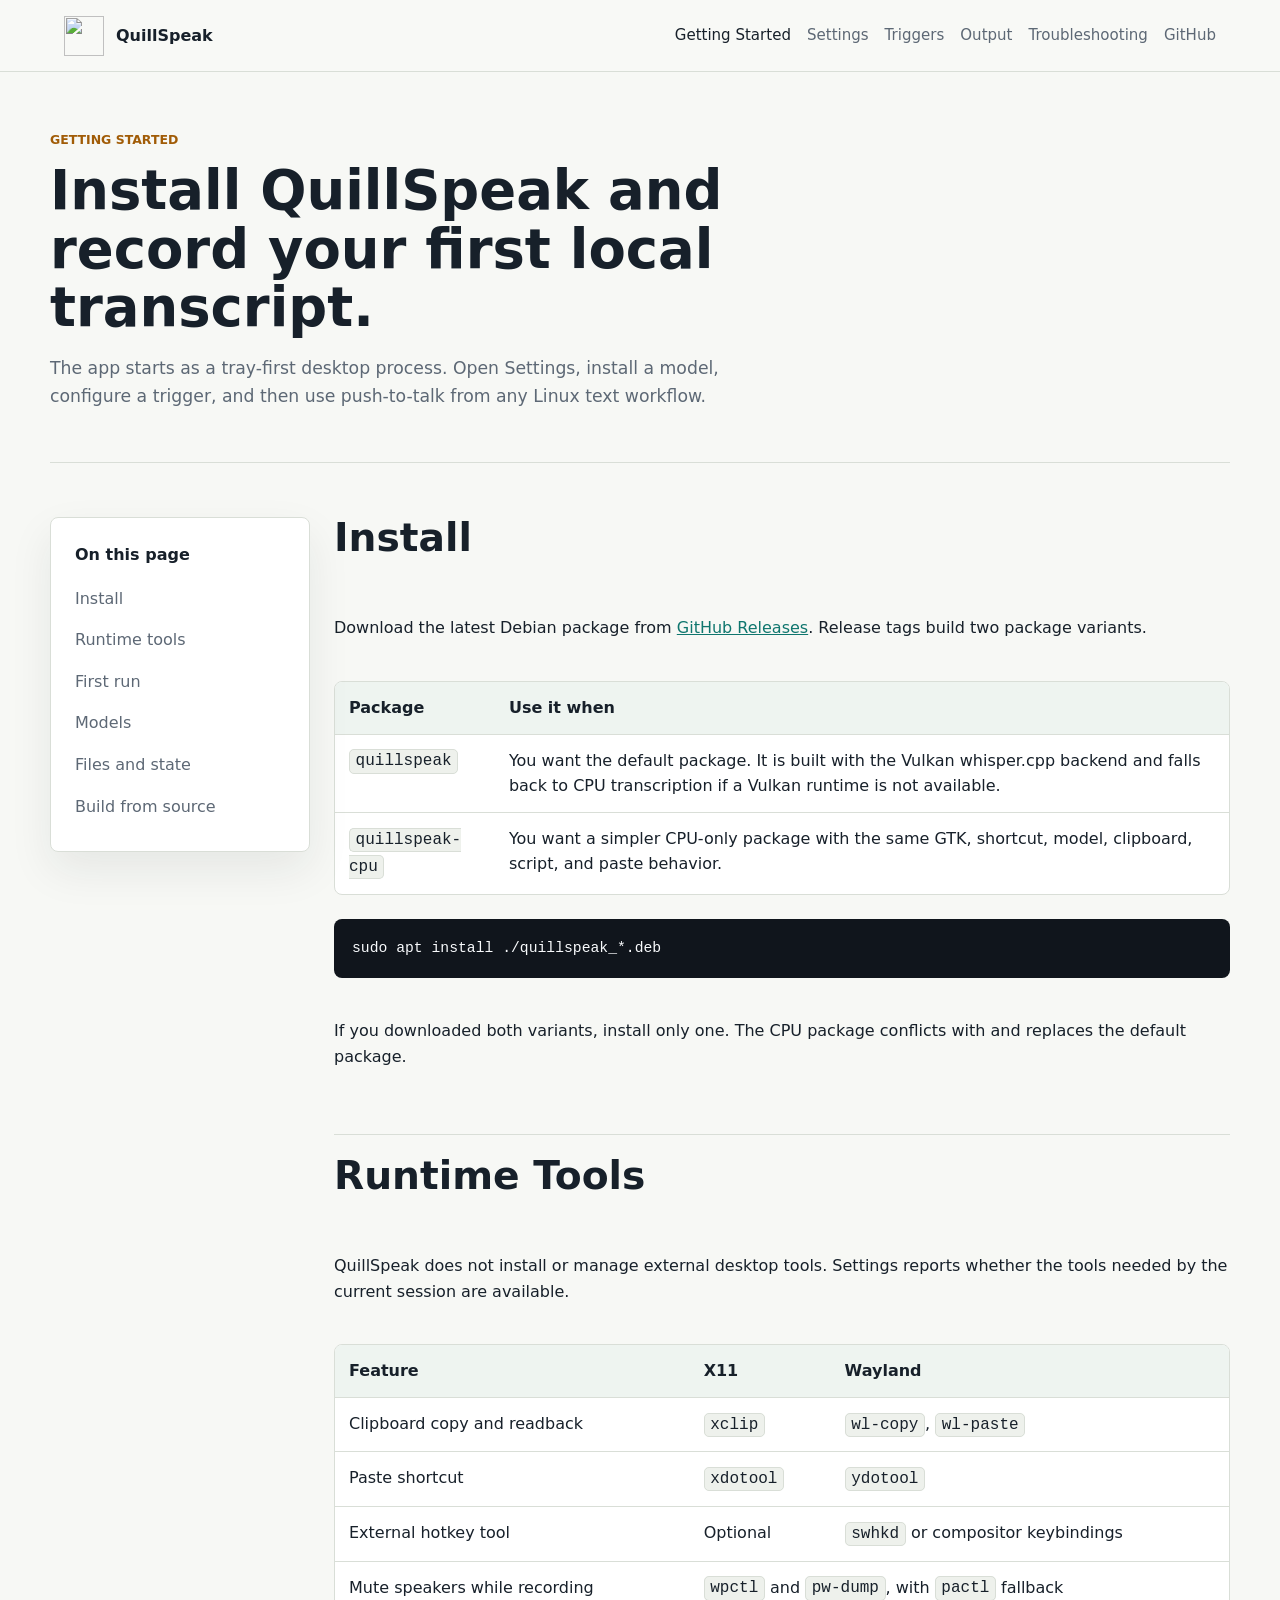
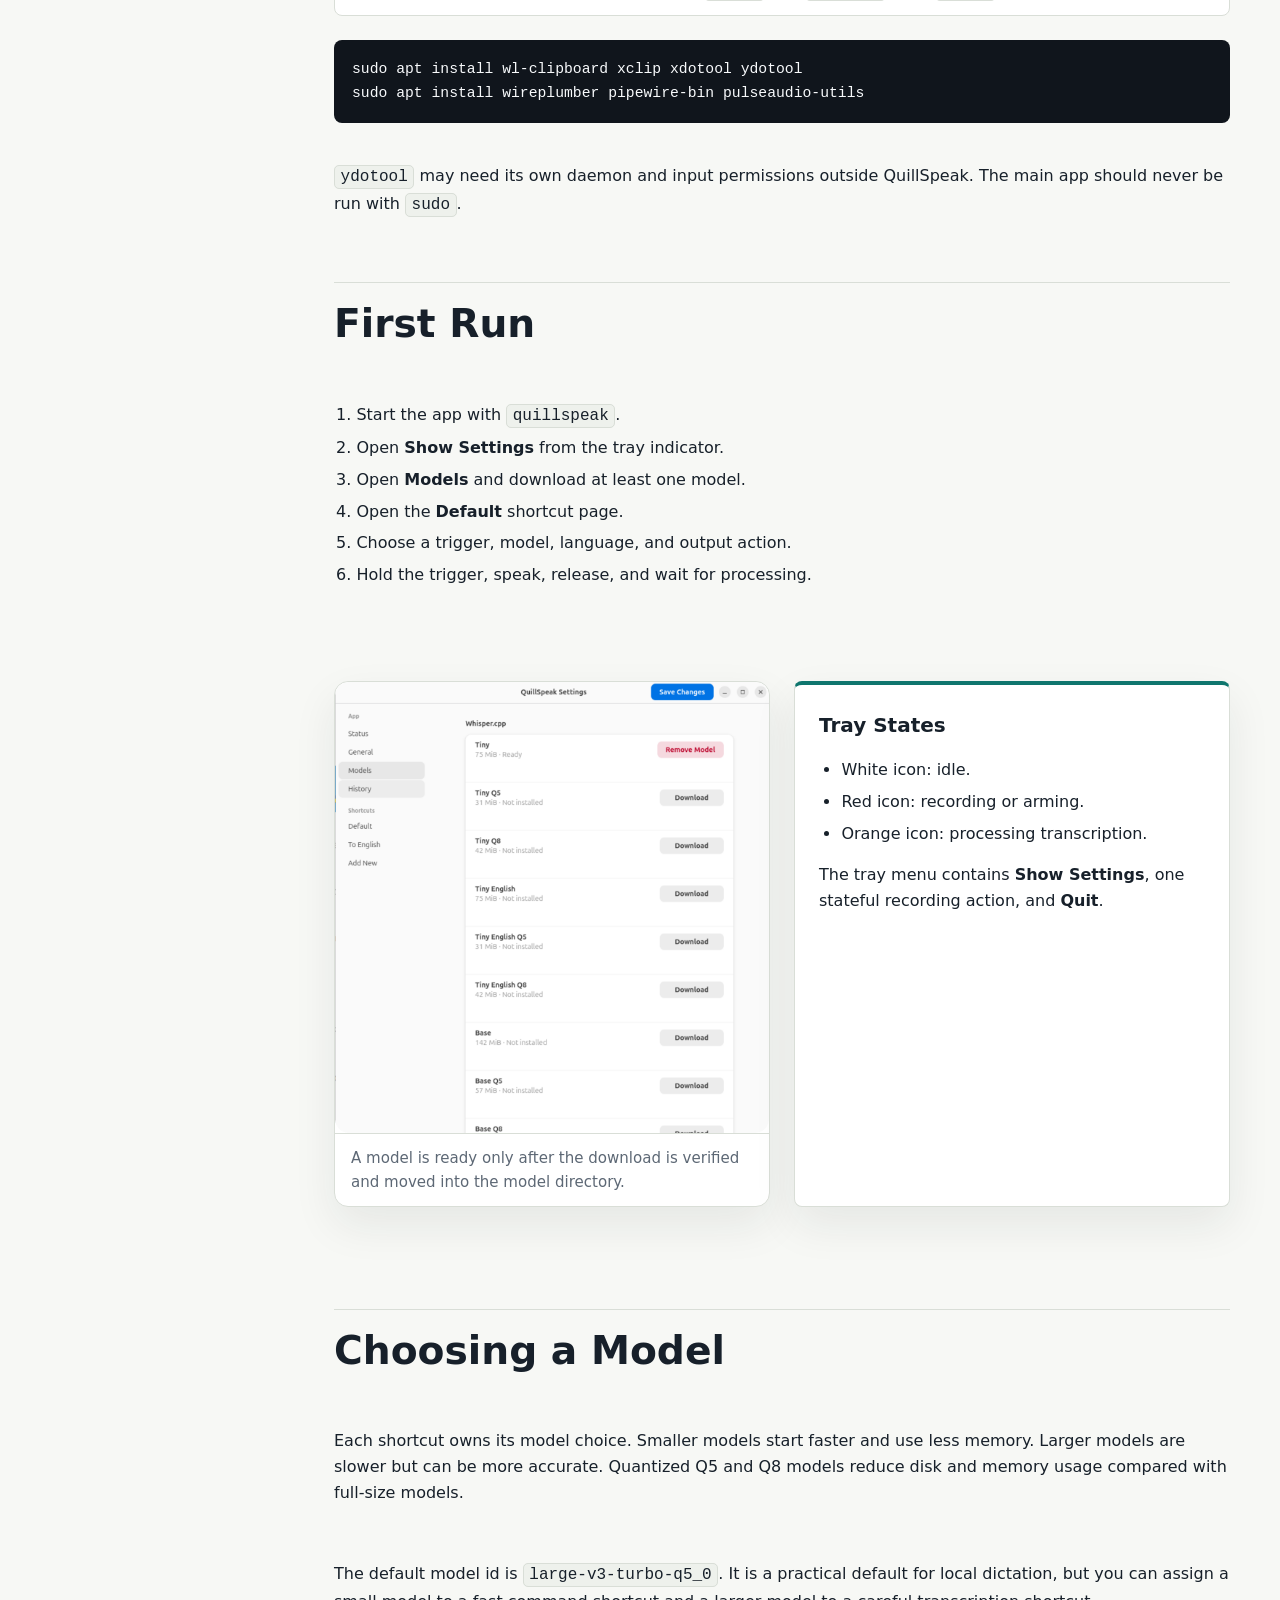
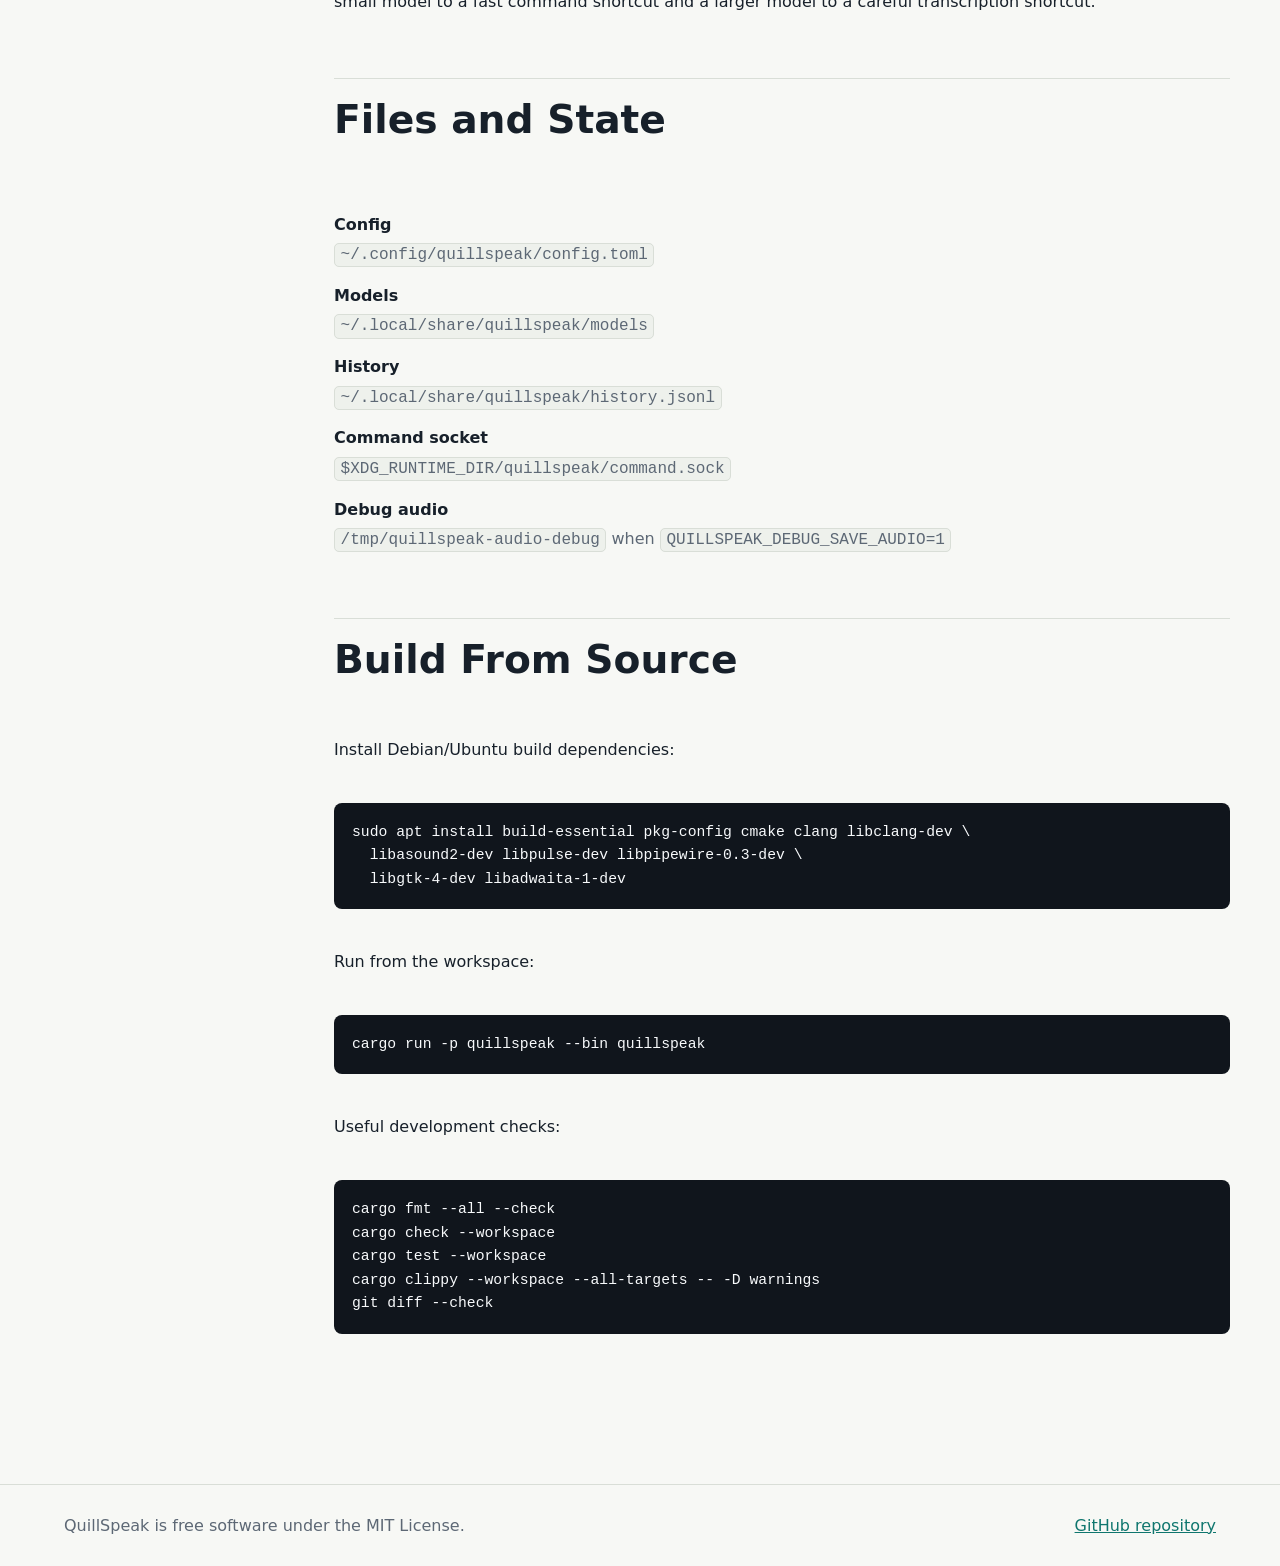
==== docs/getting-started.html @ 9adc9880 "Expand QuillSpeak documentation" ====
<!doctype html>
<html lang="en">
  <head>
    <meta charset="utf-8" />
    <meta name="viewport" content="width=device-width, initial-scale=1" />
    <title>Getting Started - QuillSpeak</title>
    <meta
      name="description"
      content="Install QuillSpeak, download a local Whisper model, and record your first push-to-talk transcription."
    />
    <link rel="icon" href="./assets/quillspeak.svg" type="image/svg+xml" />
    <link rel="stylesheet" href="./styles.css" />
  </head>
  <body>
    <header class="site-header">
      <a class="brand" href="./index.html" aria-label="QuillSpeak documentation home">
        <img src="./assets/quillspeak.svg" alt="" />
        <span>QuillSpeak</span>
      </a>
      <nav class="top-nav" aria-label="Primary navigation">
        <a href="./getting-started.html" aria-current="page">Getting Started</a>
        <a href="./settings.html">Settings</a>
        <a href="./triggers.html">Triggers</a>
        <a href="./output.html">Output</a>
        <a href="./troubleshooting.html">Troubleshooting</a>
        <a href="https://github.com/ilysenko/quillspeak">GitHub</a>
      </nav>
    </header>

    <main>
      <section class="page-hero">
        <p class="eyebrow">Getting Started</p>
        <h1>Install QuillSpeak and record your first local transcript.</h1>
        <p class="lead">
          The app starts as a tray-first desktop process. Open Settings, install
          a model, configure a trigger, and then use push-to-talk from any Linux
          text workflow.
        </p>
      </section>

      <div class="page-grid">
        <aside class="toc" aria-label="Page sections">
          <strong>On this page</strong>
          <a href="#install">Install</a>
          <a href="#runtime-tools">Runtime tools</a>
          <a href="#first-run">First run</a>
          <a href="#models">Models</a>
          <a href="#state">Files and state</a>
          <a href="#source">Build from source</a>
        </aside>

        <div class="doc-body">
          <section class="doc-section" id="install">
            <h2>Install</h2>
            <p>
              Download the latest Debian package from
              <a href="https://github.com/ilysenko/quillspeak/releases">GitHub Releases</a>.
              Release tags build two package variants.
            </p>
            <table class="setting-table">
              <thead>
                <tr>
                  <th>Package</th>
                  <th>Use it when</th>
                </tr>
              </thead>
              <tbody>
                <tr>
                  <td><code>quillspeak</code></td>
                  <td>
                    You want the default package. It is built with the Vulkan
                    whisper.cpp backend and falls back to CPU transcription if a
                    Vulkan runtime is not available.
                  </td>
                </tr>
                <tr>
                  <td><code>quillspeak-cpu</code></td>
                  <td>
                    You want a simpler CPU-only package with the same GTK,
                    shortcut, model, clipboard, script, and paste behavior.
                  </td>
                </tr>
              </tbody>
            </table>
            <pre><code>sudo apt install ./quillspeak_*.deb</code></pre>
            <p>
              If you downloaded both variants, install only one. The CPU package
              conflicts with and replaces the default package.
            </p>
          </section>

          <section class="doc-section" id="runtime-tools">
            <h2>Runtime Tools</h2>
            <p>
              QuillSpeak does not install or manage external desktop tools.
              Settings reports whether the tools needed by the current session
              are available.
            </p>
            <table class="tool-table">
              <thead>
                <tr>
                  <th>Feature</th>
                  <th>X11</th>
                  <th>Wayland</th>
                </tr>
              </thead>
              <tbody>
                <tr>
                  <td>Clipboard copy and readback</td>
                  <td><code>xclip</code></td>
                  <td><code>wl-copy</code>, <code>wl-paste</code></td>
                </tr>
                <tr>
                  <td>Paste shortcut</td>
                  <td><code>xdotool</code></td>
                  <td><code>ydotool</code></td>
                </tr>
                <tr>
                  <td>External hotkey tool</td>
                  <td>Optional</td>
                  <td><code>swhkd</code> or compositor keybindings</td>
                </tr>
                <tr>
                  <td>Mute speakers while recording</td>
                  <td colspan="2"><code>wpctl</code> and <code>pw-dump</code>, with <code>pactl</code> fallback</td>
                </tr>
              </tbody>
            </table>
            <pre><code>sudo apt install wl-clipboard xclip xdotool ydotool
sudo apt install wireplumber pipewire-bin pulseaudio-utils</code></pre>
            <p>
              <code>ydotool</code> may need its own daemon and input permissions
              outside QuillSpeak. The main app should never be run with
              <code>sudo</code>.
            </p>
          </section>

          <section class="doc-section" id="first-run">
            <h2>First Run</h2>
            <ol>
              <li>Start the app with <code>quillspeak</code>.</li>
              <li>Open <strong>Show Settings</strong> from the tray indicator.</li>
              <li>Open <strong>Models</strong> and download at least one model.</li>
              <li>Open the <strong>Default</strong> shortcut page.</li>
              <li>Choose a trigger, model, language, and output action.</li>
              <li>Hold the trigger, speak, release, and wait for processing.</li>
            </ol>
            <div class="content-grid">
              <figure class="screenshot">
                <img src="./images/quillspeak-models.png" alt="QuillSpeak Models page" />
                <figcaption>
                  A model is ready only after the download is verified and moved
                  into the model directory.
                </figcaption>
              </figure>
              <div class="callout">
                <h3>Tray States</h3>
                <ul>
                  <li>White icon: idle.</li>
                  <li>Red icon: recording or arming.</li>
                  <li>Orange icon: processing transcription.</li>
                </ul>
                <p>
                  The tray menu contains <strong>Show Settings</strong>, one
                  stateful recording action, and <strong>Quit</strong>.
                </p>
              </div>
            </div>
          </section>

          <section class="doc-section" id="models">
            <h2>Choosing a Model</h2>
            <p>
              Each shortcut owns its model choice. Smaller models start faster
              and use less memory. Larger models are slower but can be more
              accurate. Quantized Q5 and Q8 models reduce disk and memory usage
              compared with full-size models.
            </p>
            <p>
              The default model id is <code>large-v3-turbo-q5_0</code>. It is a
              practical default for local dictation, but you can assign a small
              model to a fast command shortcut and a larger model to a careful
              transcription shortcut.
            </p>
          </section>

          <section class="doc-section" id="state">
            <h2>Files and State</h2>
            <dl>
              <dt>Config</dt>
              <dd><code>~/.config/quillspeak/config.toml</code></dd>
              <dt>Models</dt>
              <dd><code>~/.local/share/quillspeak/models</code></dd>
              <dt>History</dt>
              <dd><code>~/.local/share/quillspeak/history.jsonl</code></dd>
              <dt>Command socket</dt>
              <dd><code>$XDG_RUNTIME_DIR/quillspeak/command.sock</code></dd>
              <dt>Debug audio</dt>
              <dd><code>/tmp/quillspeak-audio-debug</code> when <code>QUILLSPEAK_DEBUG_SAVE_AUDIO=1</code></dd>
            </dl>
          </section>

          <section class="doc-section" id="source">
            <h2>Build From Source</h2>
            <p>Install Debian/Ubuntu build dependencies:</p>
            <pre><code>sudo apt install build-essential pkg-config cmake clang libclang-dev \
  libasound2-dev libpulse-dev libpipewire-0.3-dev \
  libgtk-4-dev libadwaita-1-dev</code></pre>
            <p>Run from the workspace:</p>
            <pre><code>cargo run -p quillspeak --bin quillspeak</code></pre>
            <p>Useful development checks:</p>
            <pre><code>cargo fmt --all --check
cargo check --workspace
cargo test --workspace
cargo clippy --workspace --all-targets -- -D warnings
git diff --check</code></pre>
          </section>
        </div>
      </div>
    </main>

    <footer class="site-footer">
      <span>QuillSpeak is free software under the MIT License.</span>
      <span><a href="https://github.com/ilysenko/quillspeak">GitHub repository</a></span>
    </footer>
  </body>
</html>
---- docs/styles.css ----
:root {
  color-scheme: light;
  --bg: #f7f8f5;
  --ink: #17202a;
  --muted: #5d6875;
  --line: #d9ded7;
  --panel: #ffffff;
  --soft: #eef4f0;
  --teal: #0f766e;
  --teal-strong: #0d9488;
  --blue: #2563eb;
  --amber: #a15c07;
  --rose: #be123c;
  --code: #10151c;
}

* {
  box-sizing: border-box;
}

html {
  scroll-behavior: smooth;
}

body {
  margin: 0;
  background: var(--bg);
  color: var(--ink);
  font-family:
    Inter, ui-sans-serif, system-ui, -apple-system, BlinkMacSystemFont, "Segoe UI",
    sans-serif;
  line-height: 1.6;
}

a {
  color: var(--teal);
}

img {
  max-width: 100%;
}

code,
pre {
  font-family:
    "JetBrains Mono", "SFMono-Regular", Consolas, "Liberation Mono", monospace;
}

.site-header {
  position: sticky;
  top: 0;
  z-index: 10;
  display: flex;
  align-items: center;
  justify-content: space-between;
  gap: 24px;
  min-height: 72px;
  padding: 14px clamp(20px, 5vw, 72px);
  background: color-mix(in srgb, var(--bg) 92%, white);
  border-bottom: 1px solid var(--line);
  backdrop-filter: blur(14px);
}

.brand {
  display: inline-flex;
  align-items: center;
  gap: 12px;
  color: var(--ink);
  font-weight: 800;
  text-decoration: none;
}

.brand img {
  width: 40px;
  height: 40px;
}

.top-nav {
  display: flex;
  flex-wrap: wrap;
  justify-content: flex-end;
  gap: 16px;
  font-size: 0.94rem;
}

.top-nav a {
  color: var(--muted);
  text-decoration: none;
}

.top-nav a:hover,
.top-nav a[aria-current="page"] {
  color: var(--ink);
}

main {
  width: min(1180px, calc(100% - 40px));
  margin: 0 auto;
}

.hero {
  display: grid;
  grid-template-columns: minmax(0, 0.92fr) minmax(360px, 1.08fr);
  align-items: center;
  gap: clamp(28px, 5vw, 72px);
  min-height: calc(100svh - 72px);
  padding: 56px 0 42px;
}

.hero h1,
.page-hero h1,
section h2,
.release-widget h3 {
  margin: 0;
  line-height: 1.08;
  letter-spacing: 0;
}

.hero h1 {
  max-width: 12ch;
  font-size: 4.8rem;
}

.page-hero {
  padding: 58px 0 34px;
  border-bottom: 1px solid var(--line);
}

.page-hero h1 {
  max-width: 780px;
  font-size: 3.4rem;
}

.lead {
  max-width: 68ch;
  color: var(--muted);
  font-size: 1.08rem;
}

.eyebrow {
  margin: 0 0 12px;
  color: var(--amber);
  font-size: 0.78rem;
  font-weight: 800;
  letter-spacing: 0;
  text-transform: uppercase;
}

.hero-actions,
.link-row {
  display: flex;
  flex-wrap: wrap;
  gap: 12px;
  margin-top: 28px;
}

.button {
  display: inline-flex;
  align-items: center;
  min-height: 44px;
  padding: 0 18px;
  border-radius: 8px;
  font-weight: 750;
  text-decoration: none;
}

.button.primary {
  background: var(--teal);
  color: #ffffff;
}

.button.secondary {
  border: 1px solid var(--line);
  color: var(--ink);
  background: #ffffff;
}

.button:hover {
  transform: translateY(-1px);
}

.release-widget,
.note-panel,
.content-card,
.toc,
.page-card,
.callout,
.tool-table,
.setting-table,
.screenshot {
  border: 1px solid var(--line);
  border-radius: 8px;
  background: var(--panel);
  box-shadow: 0 18px 44px rgba(23, 32, 42, 0.08);
}

.screenshot {
  overflow: hidden;
  margin: 0;
  border-radius: 14px;
}

.screenshot img {
  display: block;
  width: 100%;
  border-radius: 14px;
}

.screenshot figcaption {
  padding: 12px 16px;
  color: var(--muted);
  font-size: 0.94rem;
  border-top: 1px solid var(--line);
}

.screenshot.hero-shot {
  box-shadow: 0 26px 70px rgba(23, 32, 42, 0.16);
}

.gallery {
  display: grid;
  grid-template-columns: repeat(4, minmax(0, 1fr));
  gap: 18px;
  padding: 42px 0 58px;
}

.gallery .screenshot {
  box-shadow: 0 12px 28px rgba(23, 32, 42, 0.08);
}

pre {
  overflow-x: auto;
  margin: 0;
  padding: 18px;
  border-radius: 8px;
  background: var(--code);
  color: #f8fafc;
  font-size: 0.92rem;
}

.release-band,
.split-section,
.content-grid,
.page-grid,
.card-grid,
.doc-section {
  display: grid;
  gap: 24px;
  padding: 54px 0;
}

.release-band {
  grid-template-columns: minmax(0, 1fr) minmax(320px, 420px);
  align-items: start;
  border-top: 1px solid var(--line);
  border-bottom: 1px solid var(--line);
}

section h2 {
  margin-bottom: 16px;
  font-size: 2.45rem;
}

h3 {
  margin: 22px 0 10px;
  font-size: 1.25rem;
}

.release-widget,
.note-panel,
.content-card,
.toc,
.page-card,
.callout {
  padding: 24px;
}

.release-widget h3,
.note-panel h3,
.content-card h3,
.page-card h3,
.callout h3 {
  margin-top: 0;
}

.download-list {
  display: grid;
  gap: 10px;
  margin: 18px 0;
}

.download-item {
  display: flex;
  justify-content: space-between;
  gap: 16px;
  padding: 12px;
  border: 1px solid var(--line);
  border-radius: 8px;
  color: var(--ink);
  text-decoration: none;
}

.download-item span {
  color: var(--muted);
  white-space: nowrap;
}

.release-link {
  font-weight: 750;
}

.content-grid,
.card-grid {
  grid-template-columns: repeat(2, minmax(0, 1fr));
}

.page-grid {
  grid-template-columns: 260px minmax(0, 1fr);
  align-items: start;
}

.toc {
  position: sticky;
  top: 96px;
}

.toc strong {
  display: block;
  margin-bottom: 10px;
}

.toc a {
  display: block;
  padding: 8px 0;
  color: var(--muted);
  text-decoration: none;
}

.toc a:hover {
  color: var(--ink);
}

.doc-body {
  min-width: 0;
}

.doc-section {
  padding: 20px 0 48px;
  border-bottom: 1px solid var(--line);
}

.doc-section:first-child {
  padding-top: 0;
}

.doc-section:last-child {
  border-bottom: 0;
}

.split-section {
  grid-template-columns: minmax(0, 1fr) 380px;
  align-items: start;
}

.split-section.reverse {
  grid-template-columns: 380px minmax(0, 1fr);
}

.note-panel,
.callout {
  border-top: 4px solid var(--teal);
}

.callout.warning {
  border-top-color: var(--amber);
}

.callout.danger {
  border-top-color: var(--rose);
}

.page-card {
  color: var(--ink);
  text-decoration: none;
}

.page-card p {
  color: var(--muted);
}

.page-card:hover {
  transform: translateY(-2px);
}

.tool-table,
.setting-table {
  width: 100%;
  overflow: hidden;
  border-collapse: separate;
  border-spacing: 0;
  box-shadow: none;
}

table {
  width: 100%;
  border-collapse: collapse;
}

th,
td {
  padding: 13px 14px;
  vertical-align: top;
  border-bottom: 1px solid var(--line);
  text-align: left;
}

th {
  background: var(--soft);
  font-weight: 800;
}

tr:last-child td {
  border-bottom: 0;
}

dt {
  margin-top: 14px;
  font-weight: 800;
}

dd {
  margin: 4px 0 0;
  color: var(--muted);
}

p code,
li code,
dd code,
td code,
th code,
dt code {
  padding: 0.13em 0.35em;
  border: 1px solid var(--line);
  border-radius: 5px;
  background: #eef1ec;
}

ol,
ul {
  padding-left: 1.4rem;
}

li + li {
  margin-top: 6px;
}

.site-footer {
  display: flex;
  flex-wrap: wrap;
  justify-content: space-between;
  gap: 16px;
  margin-top: 48px;
  padding: 28px clamp(20px, 5vw, 72px);
  border-top: 1px solid var(--line);
  color: var(--muted);
}

@media (max-width: 980px) {
  .site-header {
    align-items: flex-start;
    flex-direction: column;
  }

  .top-nav {
    justify-content: flex-start;
  }

  .hero,
  .release-band,
  .content-grid,
  .split-section,
  .split-section.reverse,
  .page-grid,
  .card-grid {
    grid-template-columns: 1fr;
  }

  .hero h1 {
    max-width: none;
    font-size: 3.2rem;
  }

  .page-hero h1 {
    font-size: 2.7rem;
  }

  .toc {
    position: static;
  }

  .gallery {
    grid-template-columns: repeat(2, minmax(0, 1fr));
  }
}

@media (max-width: 620px) {
  main {
    width: min(100% - 28px, 1180px);
  }

  .hero {
    min-height: auto;
    padding-top: 36px;
  }

  .hero h1 {
    font-size: 2.7rem;
  }

  .page-hero h1 {
    font-size: 2.2rem;
  }

  section h2 {
    font-size: 1.9rem;
  }

  .gallery {
    grid-template-columns: 1fr;
  }

  .download-item {
    align-items: flex-start;
    flex-direction: column;
  }

  th,
  td {
    display: block;
    width: 100%;
  }

  th {
    border-bottom: 0;
  }
}
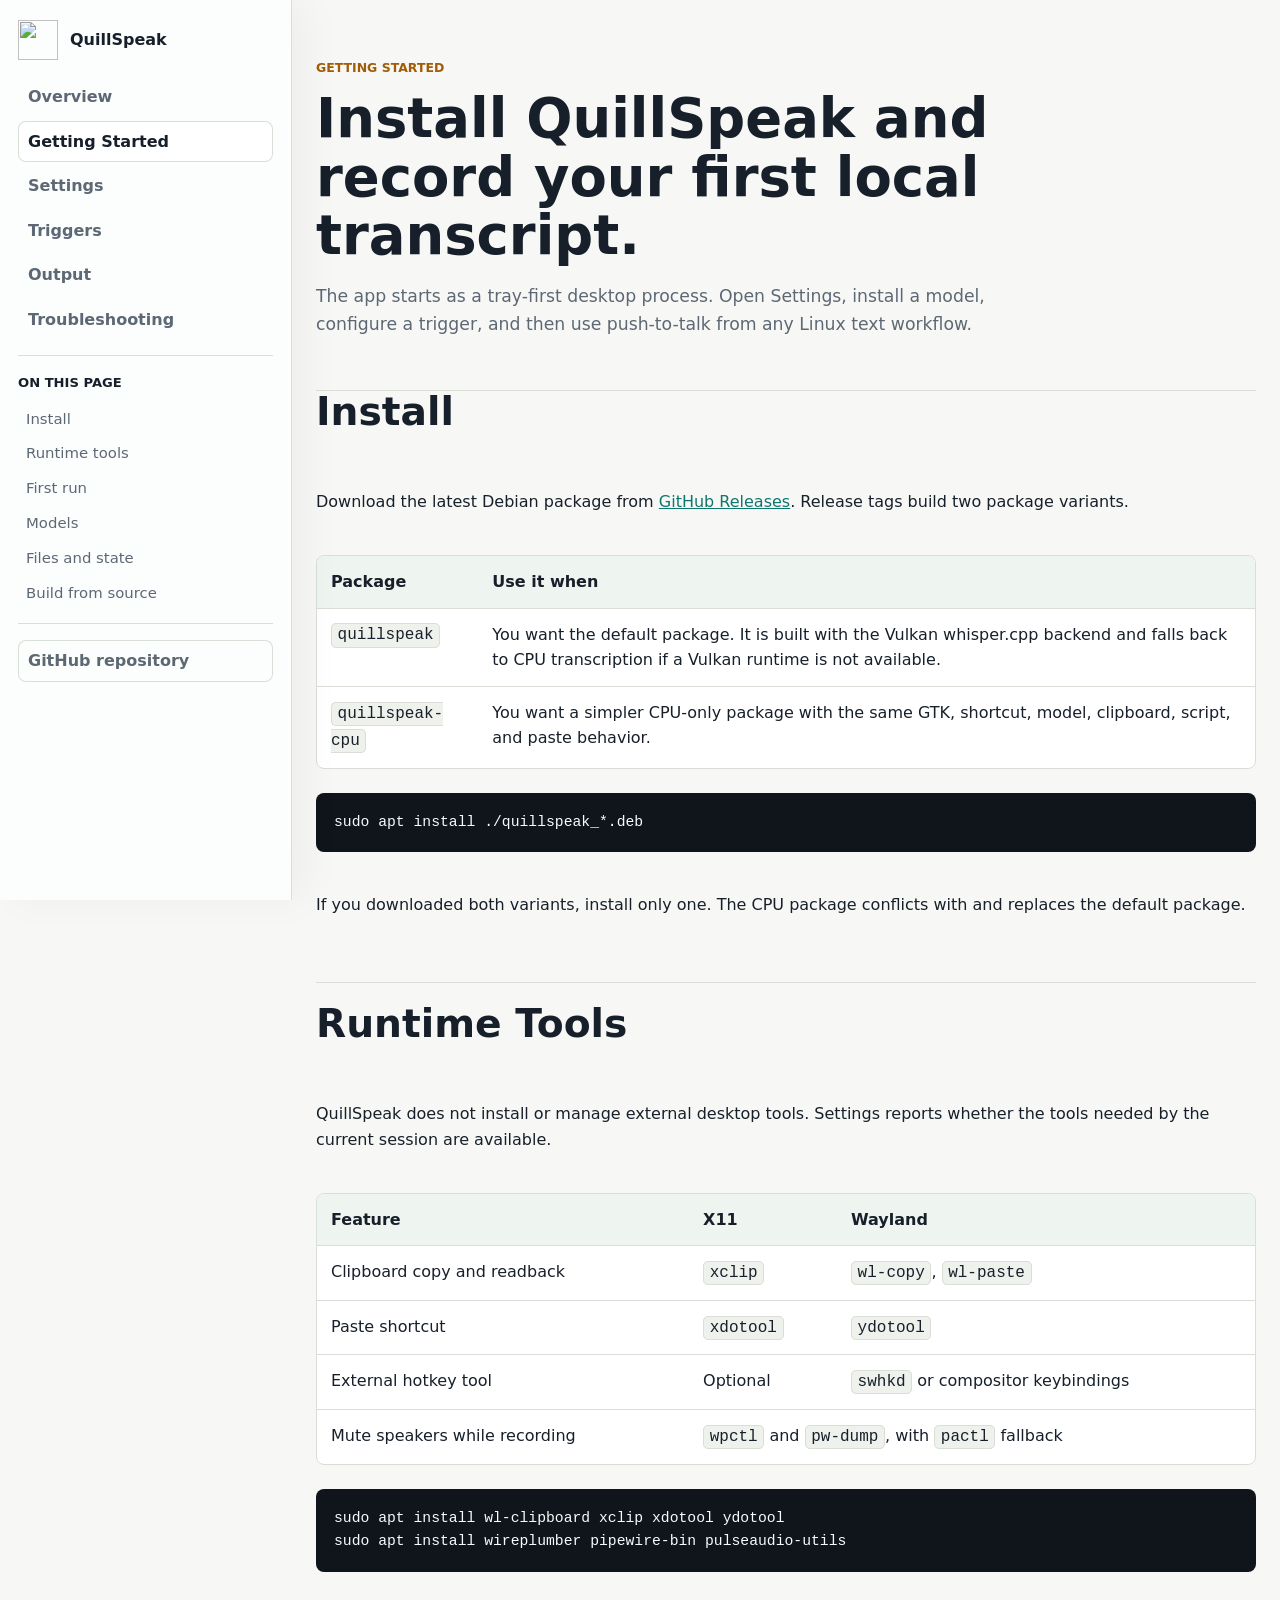
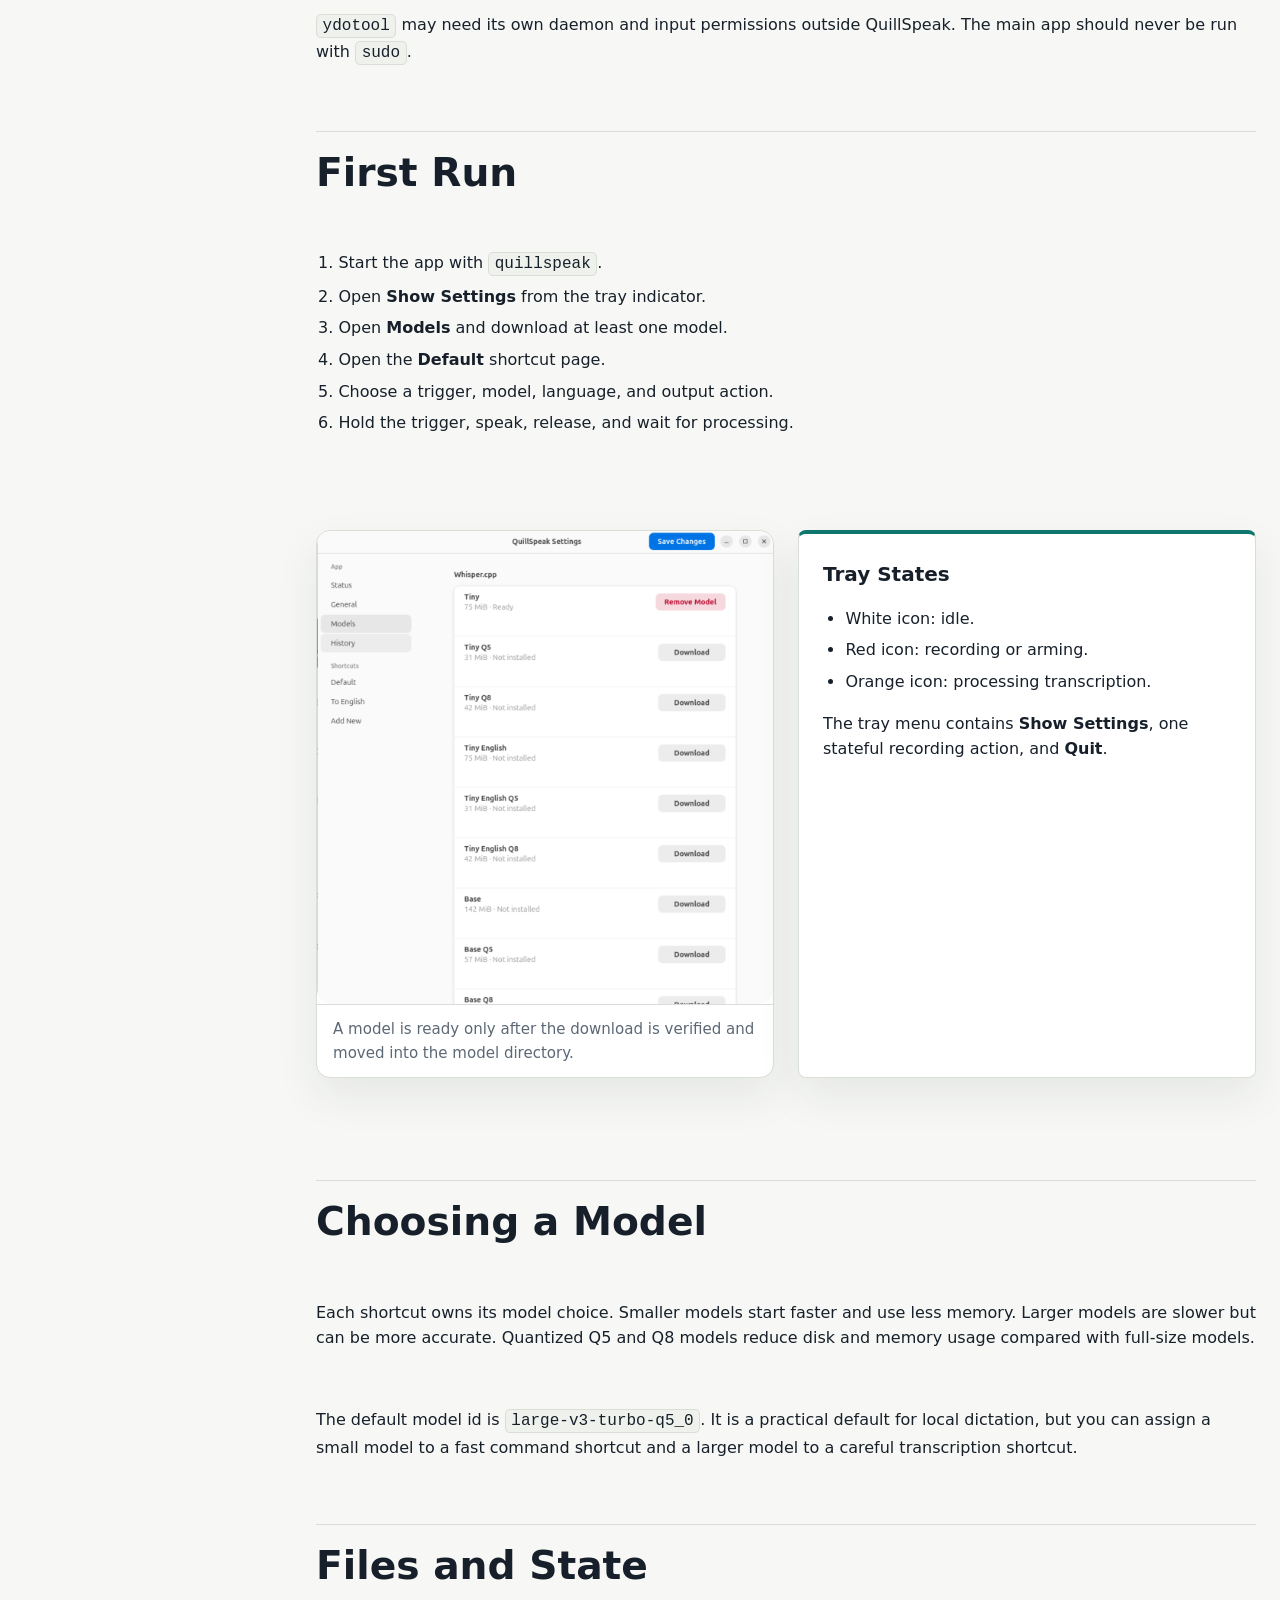
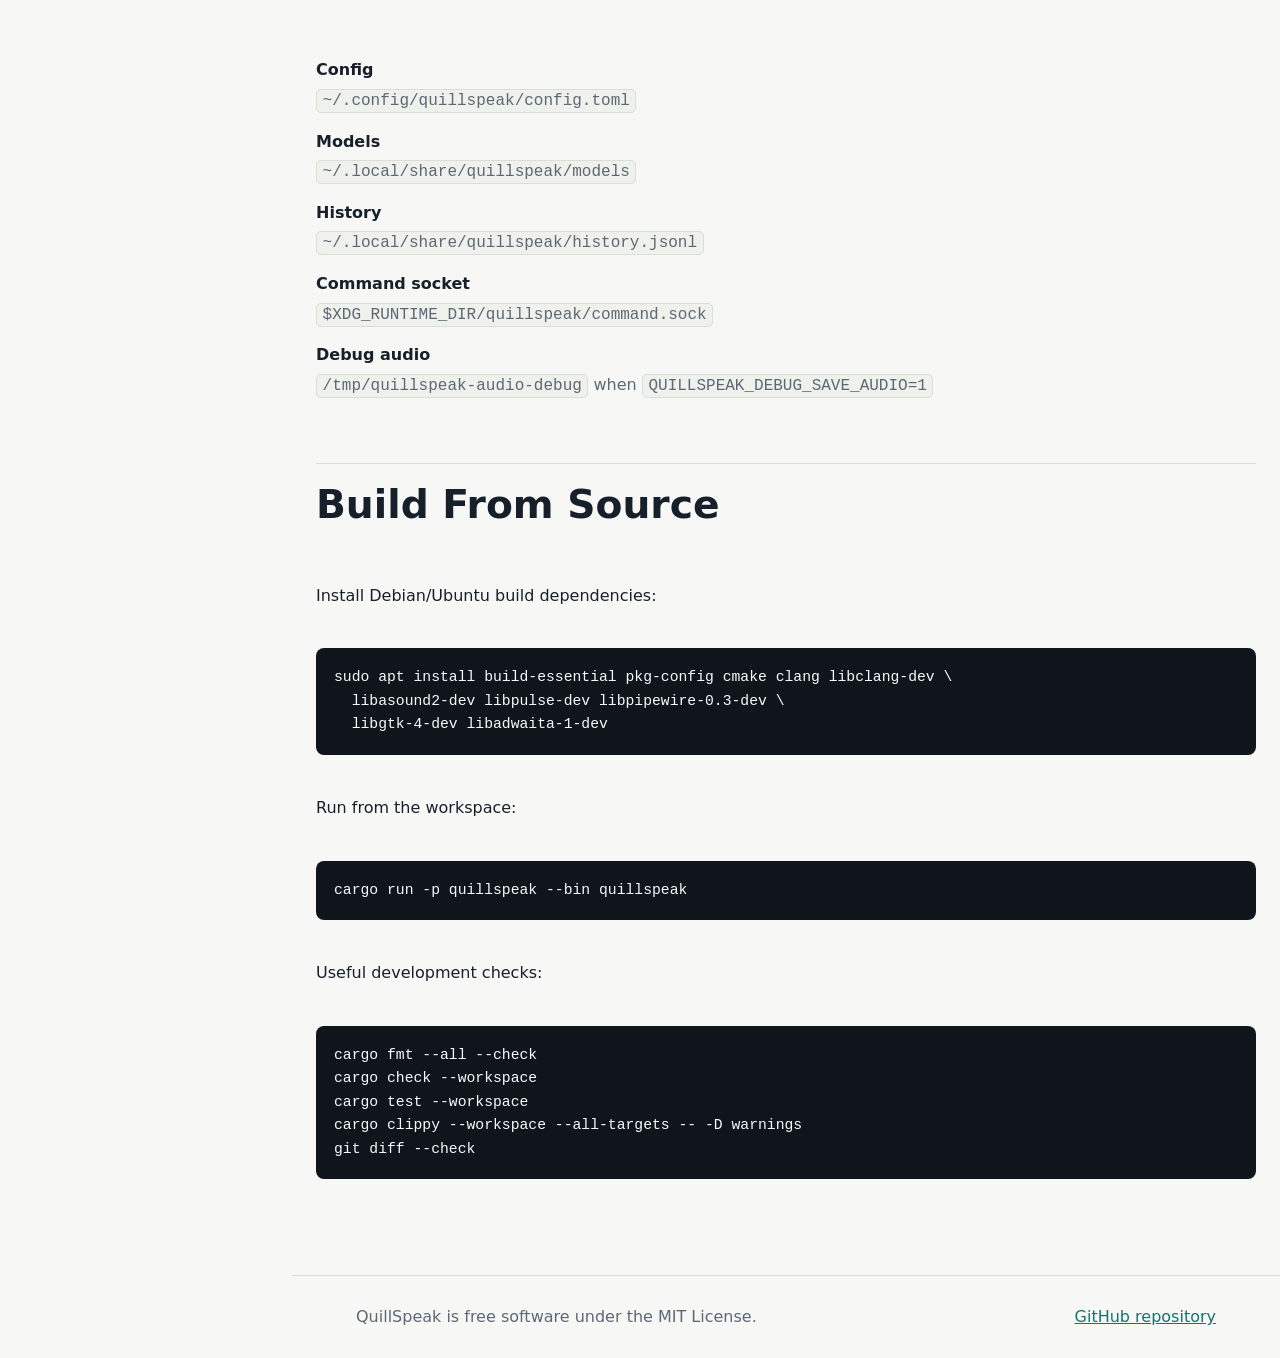
==== commit 8589d4a6: "Move docs navigation to sidebar" ====
--- a/docs/getting-started.html
+++ b/docs/getting-started.html
@@ -12,22 +12,34 @@
     <link rel="stylesheet" href="./styles.css" />
   </head>
   <body>
-    <header class="site-header">
-      <a class="brand" href="./index.html" aria-label="QuillSpeak documentation home">
-        <img src="./assets/quillspeak.svg" alt="" />
-        <span>QuillSpeak</span>
-      </a>
-      <nav class="top-nav" aria-label="Primary navigation">
-        <a href="./getting-started.html" aria-current="page">Getting Started</a>
-        <a href="./settings.html">Settings</a>
-        <a href="./triggers.html">Triggers</a>
-        <a href="./output.html">Output</a>
-        <a href="./troubleshooting.html">Troubleshooting</a>
-        <a href="https://github.com/ilysenko/quillspeak">GitHub</a>
-      </nav>
-    </header>
-
-    <main>
+    <div class="docs-shell">
+      <aside class="docs-sidebar" aria-label="Documentation navigation">
+        <a class="brand" href="./index.html" aria-label="QuillSpeak documentation home">
+          <img src="./assets/quillspeak.svg" alt="" />
+          <span>QuillSpeak</span>
+        </a>
+        <nav class="docs-nav" aria-label="Documentation sections">
+          <a href="./index.html">Overview</a>
+          <a href="./getting-started.html" aria-current="page">Getting Started</a>
+          <a href="./settings.html">Settings</a>
+          <a href="./triggers.html">Triggers</a>
+          <a href="./output.html">Output</a>
+          <a href="./troubleshooting.html">Troubleshooting</a>
+        </nav>
+        <nav class="page-toc" aria-label="Page sections">
+          <strong>On this page</strong>
+          <a href="#install">Install</a>
+          <a href="#runtime-tools">Runtime tools</a>
+          <a href="#first-run">First run</a>
+          <a href="#models">Models</a>
+          <a href="#state">Files and state</a>
+          <a href="#source">Build from source</a>
+        </nav>
+        <a class="github-link" href="https://github.com/ilysenko/quillspeak">GitHub repository</a>
+      </aside>
+
+      <div class="docs-content">
+        <main class="docs-main">
       <section class="page-hero">
         <p class="eyebrow">Getting Started</p>
         <h1>Install QuillSpeak and record your first local transcript.</h1>
@@ -37,17 +49,6 @@
           text workflow.
         </p>
       </section>
-
-      <div class="page-grid">
-        <aside class="toc" aria-label="Page sections">
-          <strong>On this page</strong>
-          <a href="#install">Install</a>
-          <a href="#runtime-tools">Runtime tools</a>
-          <a href="#first-run">First run</a>
-          <a href="#models">Models</a>
-          <a href="#state">Files and state</a>
-          <a href="#source">Build from source</a>
-        </aside>
 
         <div class="doc-body">
           <section class="doc-section" id="install">
@@ -216,12 +217,13 @@
 git diff --check</code></pre>
           </section>
         </div>
+        </main>
+
+        <footer class="site-footer">
+          <span>QuillSpeak is free software under the MIT License.</span>
+          <span><a href="https://github.com/ilysenko/quillspeak">GitHub repository</a></span>
+        </footer>
       </div>
-    </main>
-
-    <footer class="site-footer">
-      <span>QuillSpeak is free software under the MIT License.</span>
-      <span><a href="https://github.com/ilysenko/quillspeak">GitHub repository</a></span>
-    </footer>
+    </div>
   </body>
 </html>
--- a/docs/styles.css
+++ b/docs/styles.css
@@ -46,19 +46,34 @@
     "JetBrains Mono", "SFMono-Regular", Consolas, "Liberation Mono", monospace;
 }
 
-.site-header {
+.docs-shell {
+  display: grid;
+  grid-template-columns: 292px minmax(0, 1fr);
+  min-height: 100svh;
+}
+
+.docs-sidebar {
   position: sticky;
   top: 0;
-  z-index: 10;
+  align-self: start;
   display: flex;
-  align-items: center;
-  justify-content: space-between;
-  gap: 24px;
-  min-height: 72px;
-  padding: 14px clamp(20px, 5vw, 72px);
-  background: color-mix(in srgb, var(--bg) 92%, white);
-  border-bottom: 1px solid var(--line);
-  backdrop-filter: blur(14px);
+  flex-direction: column;
+  gap: 16px;
+  height: 100svh;
+  padding: 20px 18px;
+  overflow-y: auto;
+  background: color-mix(in srgb, var(--panel) 84%, var(--soft));
+  border-right: 1px solid var(--line);
+  box-shadow: 14px 0 38px rgba(23, 32, 42, 0.04);
+}
+
+.docs-content {
+  min-width: 0;
+}
+
+.docs-main {
+  width: min(1180px, calc(100% - 48px));
+  margin: 0 auto;
 }
 
 .brand {
@@ -75,27 +90,70 @@
   height: 40px;
 }
 
-.top-nav {
-  display: flex;
-  flex-wrap: wrap;
-  justify-content: flex-end;
-  gap: 16px;
-  font-size: 0.94rem;
-}
-
-.top-nav a {
+.docs-nav,
+.page-toc {
+  display: grid;
+  gap: 3px;
+}
+
+.docs-nav {
+  padding-bottom: 14px;
+  border-bottom: 1px solid var(--line);
+}
+
+.docs-nav a,
+.page-toc a,
+.github-link {
+  border-radius: 8px;
   color: var(--muted);
   text-decoration: none;
 }
 
-.top-nav a:hover,
-.top-nav a[aria-current="page"] {
-  color: var(--ink);
-}
-
-main {
-  width: min(1180px, calc(100% - 40px));
-  margin: 0 auto;
+.docs-nav a {
+  padding: 8px 10px;
+  font-weight: 760;
+}
+
+.docs-nav a:hover,
+.docs-nav a[aria-current="page"] {
+  color: var(--ink);
+  background: #ffffff;
+  box-shadow: inset 0 0 0 1px var(--line);
+}
+
+.page-toc {
+  padding-bottom: 14px;
+  border-bottom: 1px solid var(--line);
+}
+
+.page-toc strong {
+  display: block;
+  margin-bottom: 8px;
+  color: var(--ink);
+  font-size: 0.82rem;
+  letter-spacing: 0;
+  text-transform: uppercase;
+}
+
+.page-toc a {
+  padding: 4px 8px;
+  font-size: 0.93rem;
+}
+
+.page-toc a:hover {
+  color: var(--ink);
+  background: color-mix(in srgb, var(--soft) 70%, white);
+}
+
+.github-link {
+  padding: 8px 10px;
+  font-weight: 760;
+  box-shadow: inset 0 0 0 1px var(--line);
+}
+
+.github-link:hover {
+  color: var(--ink);
+  background: #ffffff;
 }
 
 .hero {
@@ -182,7 +240,6 @@
 .release-widget,
 .note-panel,
 .content-card,
-.toc,
 .page-card,
 .callout,
 .tool-table,
@@ -241,7 +298,6 @@
 .release-band,
 .split-section,
 .content-grid,
-.page-grid,
 .card-grid,
 .doc-section {
   display: grid;
@@ -269,7 +325,6 @@
 .release-widget,
 .note-panel,
 .content-card,
-.toc,
 .page-card,
 .callout {
   padding: 24px;
@@ -312,32 +367,6 @@
 .content-grid,
 .card-grid {
   grid-template-columns: repeat(2, minmax(0, 1fr));
-}
-
-.page-grid {
-  grid-template-columns: 260px minmax(0, 1fr);
-  align-items: start;
-}
-
-.toc {
-  position: sticky;
-  top: 96px;
-}
-
-.toc strong {
-  display: block;
-  margin-bottom: 10px;
-}
-
-.toc a {
-  display: block;
-  padding: 8px 0;
-  color: var(--muted);
-  text-decoration: none;
-}
-
-.toc a:hover {
-  color: var(--ink);
 }
 
 .doc-body {
@@ -466,13 +495,16 @@
 }
 
 @media (max-width: 980px) {
-  .site-header {
-    align-items: flex-start;
-    flex-direction: column;
-  }
-
-  .top-nav {
-    justify-content: flex-start;
+  .docs-shell {
+    grid-template-columns: 1fr;
+  }
+
+  .docs-sidebar {
+    position: static;
+    height: auto;
+    padding: 18px;
+    border-right: 0;
+    border-bottom: 1px solid var(--line);
   }
 
   .hero,
@@ -480,9 +512,20 @@
   .content-grid,
   .split-section,
   .split-section.reverse,
-  .page-grid,
   .card-grid {
     grid-template-columns: 1fr;
+  }
+
+  .docs-nav {
+    grid-template-columns: repeat(3, minmax(0, 1fr));
+  }
+
+  .page-toc {
+    grid-template-columns: repeat(3, minmax(0, 1fr));
+  }
+
+  .page-toc strong {
+    grid-column: 1 / -1;
   }
 
   .hero h1 {
@@ -494,18 +537,19 @@
     font-size: 2.7rem;
   }
 
-  .toc {
-    position: static;
-  }
-
   .gallery {
     grid-template-columns: repeat(2, minmax(0, 1fr));
   }
 }
 
 @media (max-width: 620px) {
-  main {
+  .docs-main {
     width: min(100% - 28px, 1180px);
+  }
+
+  .docs-nav,
+  .page-toc {
+    grid-template-columns: repeat(2, minmax(0, 1fr));
   }
 
   .hero {
